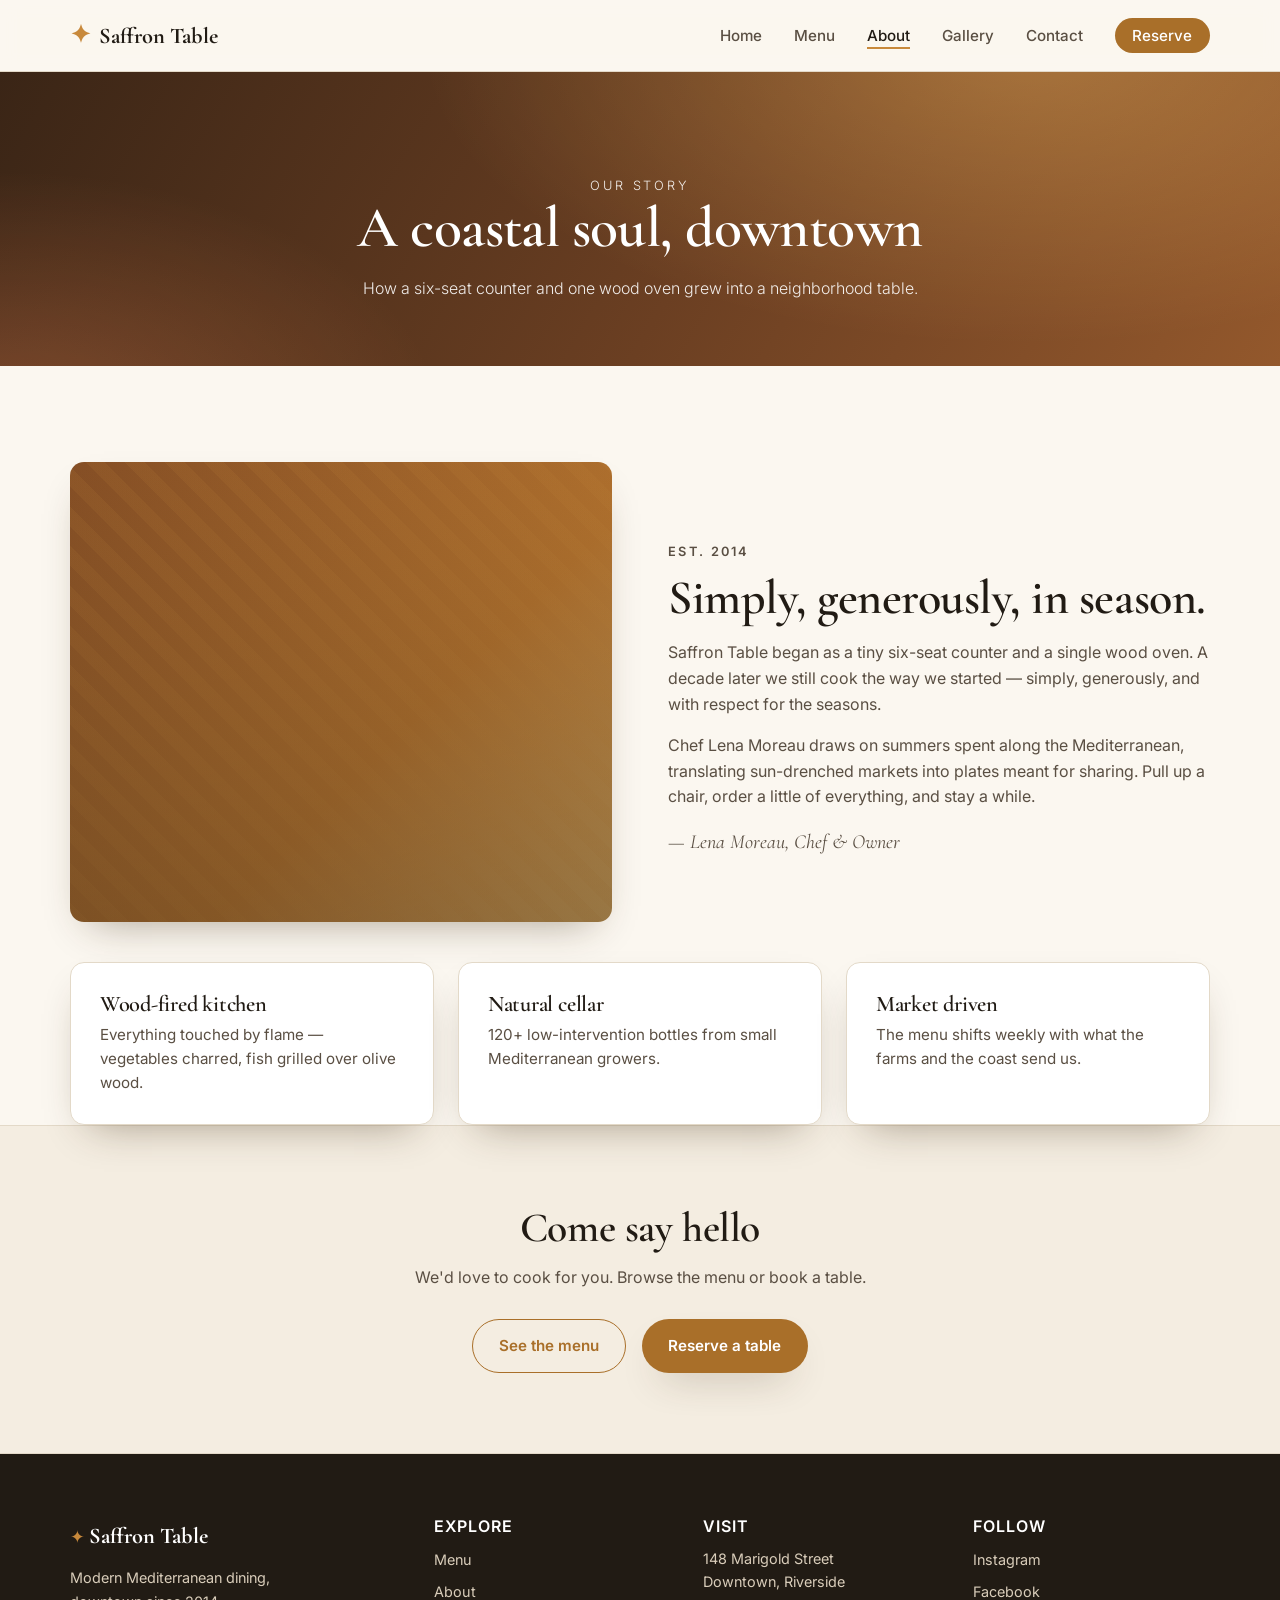
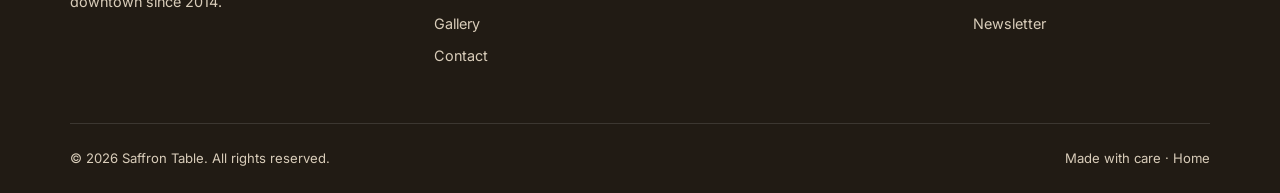
==== about.html @ ccdcb21e "Convert site to 5 pages (Home, Menu, About, Gallery, Contact) - Split the single-page site into 5 st" ====
<!DOCTYPE html>
<html lang="en">
<head>
  <meta charset="UTF-8" />
  <meta name="viewport" content="width=device-width, initial-scale=1.0" />
  <meta name="description" content="About Saffron Table — our story, our chef, and our coastal Mediterranean approach to cooking." />
  <title>About · Saffron Table</title>
  <link rel="preconnect" href="https://fonts.googleapis.com" />
  <link rel="preconnect" href="https://fonts.gstatic.com" crossorigin />
  <link href="https://fonts.googleapis.com/css2?family=Cormorant+Garamond:wght@500;600;700&family=Inter:wght@300;400;500;600&display=swap" rel="stylesheet" />
  <link rel="stylesheet" href="css/styles.css" />
</head>
<body data-page="about">
  <header class="site-header">
    <nav class="nav container" aria-label="Primary">
      <a href="index.html" class="brand" aria-label="Saffron Table home">
        <span class="brand__mark">✦</span>
        <span class="brand__name">Saffron Table</span>
      </a>
      <button class="nav__toggle" id="navToggle" aria-expanded="false" aria-controls="navMenu" aria-label="Toggle menu">
        <span></span><span></span><span></span>
      </button>
      <ul class="nav__menu" id="navMenu">
        <li><a href="index.html" data-nav="home">Home</a></li>
        <li><a href="menu.html" data-nav="menu">Menu</a></li>
        <li><a href="about.html" data-nav="about">About</a></li>
        <li><a href="gallery.html" data-nav="gallery">Gallery</a></li>
        <li><a href="contact.html" data-nav="contact">Contact</a></li>
        <li><a href="contact.html" class="nav__cta" data-nav="reserve">Reserve</a></li>
      </ul>
    </nav>
  </header>

  <main>
    <section class="page-banner">
      <div class="page-banner__inner container">
        <p class="page-banner__eyebrow">Our story</p>
        <h1>A coastal soul, downtown</h1>
        <p>How a six-seat counter and one wood oven grew into a neighborhood table.</p>
      </div>
    </section>

    <section class="about container">
      <div class="about__media" role="img" aria-label="Chef plating a dish in the open kitchen"></div>
      <div class="about__text">
        <p class="section__eyebrow">Est. 2014</p>
        <h2 class="section__title">Simply, generously, in season.</h2>
        <p>Saffron Table began as a tiny six-seat counter and a single wood oven. A decade later we still cook the way we started — simply, generously, and with respect for the seasons.</p>
        <p>Chef Lena Moreau draws on summers spent along the Mediterranean, translating sun-drenched markets into plates meant for sharing. Pull up a chair, order a little of everything, and stay a while.</p>
        <p class="about__sign">— Lena Moreau, Chef &amp; Owner</p>
      </div>
    </section>

    <section class="highlights container" aria-label="What we value">
      <div class="highlight">
        <h3>Wood-fired kitchen</h3>
        <p>Everything touched by flame — vegetables charred, fish grilled over olive wood.</p>
      </div>
      <div class="highlight">
        <h3>Natural cellar</h3>
        <p>120+ low-intervention bottles from small Mediterranean growers.</p>
      </div>
      <div class="highlight">
        <h3>Market driven</h3>
        <p>The menu shifts weekly with what the farms and the coast send us.</p>
      </div>
    </section>

    <section class="cta-band">
      <div class="container cta-band__inner">
        <h2>Come say hello</h2>
        <p>We'd love to cook for you. Browse the menu or book a table.</p>
        <div class="cta-band__actions">
          <a href="menu.html" class="btn btn--ghost">See the menu</a>
          <a href="contact.html" class="btn btn--primary">Reserve a table</a>
        </div>
      </div>
    </section>
  </main>

  <footer class="footer">
    <div class="container footer__grid">
      <div class="footer__brand">
        <span class="brand__mark">✦</span>
        <span class="brand__name">Saffron Table</span>
        <p>Modern Mediterranean dining, downtown since 2014.</p>
      </div>
      <div class="footer__col">
        <h4>Explore</h4>
        <ul class="footer__links">
          <li><a href="menu.html">Menu</a></li>
          <li><a href="about.html">About</a></li>
          <li><a href="gallery.html">Gallery</a></li>
          <li><a href="contact.html">Contact</a></li>
        </ul>
      </div>
      <div class="footer__col">
        <h4>Visit</h4>
        <p>148 Marigold Street<br />Downtown, Riverside</p>
      </div>
      <div class="footer__col">
        <h4>Follow</h4>
        <ul class="footer__social">
          <li><a href="#">Instagram</a></li>
          <li><a href="#">Facebook</a></li>
          <li><a href="#">Newsletter</a></li>
        </ul>
      </div>
    </div>
    <div class="footer__base container">
      <p>© <span id="year"></span> Saffron Table. All rights reserved.</p>
      <p>Made with care · <a href="index.html">Home</a></p>
    </div>
  </footer>

  <script src="js/main.js"></script>
</body>
</html>
---- css/styles.css ----
/* ====== Design tokens ====== */
:root {
  --bg: #fbf7f0;
  --bg-alt: #f4ede1;
  --ink: #211b14;
  --ink-soft: #5a4f43;
  --line: #e3d9c8;
  --gold: #c8893b;
  --gold-deep: #a96f29;
  --terra: #9c4a2b;
  --cream: #fff;
  --shadow: 0 18px 40px -20px rgba(60, 40, 15, 0.45);
  --radius: 14px;
  --maxw: 1140px;
  --serif: "Cormorant Garamond", Georgia, serif;
  --sans: "Inter", system-ui, -apple-system, sans-serif;
}

/* ====== Reset ====== */
*, *::before, *::after { box-sizing: border-box; }
* { margin: 0; }
html { scroll-behavior: smooth; -webkit-text-size-adjust: 100%; }
body {
  font-family: var(--sans);
  color: var(--ink);
  background: var(--bg);
  line-height: 1.6;
  font-weight: 400;
  -webkit-font-smoothing: antialiased;
}
img { max-width: 100%; display: block; }
a { color: inherit; text-decoration: none; }
ul { list-style: none; padding: 0; }
:focus-visible { outline: 3px solid var(--gold); outline-offset: 3px; border-radius: 4px; }

.container { width: min(var(--maxw), 92%); margin-inline: auto; }

/* ====== Typography ====== */
h1, h2, h3, h4 { font-family: var(--serif); font-weight: 600; line-height: 1.1; letter-spacing: -0.01em; }
.section__eyebrow {
  font-size: 0.8rem; letter-spacing: 0.18em; text-transform: uppercase;
  color: var(--gold-deep); font-weight: 600; margin-bottom: 0.6rem;
}
.section__title { font-size: clamp(1.9rem, 4vw, 3rem); color: var(--ink); }
.section__lead { color: var(--ink-soft); max-width: 56ch; margin-top: 1rem; }
.section__head { text-align: center; max-width: 60ch; margin: 0 auto 3rem; }
.section__head .section__lead { margin-inline: auto; }

/* ====== Buttons ====== */
.btn {
  display: inline-flex; align-items: center; justify-content: center; gap: 0.5rem;
  padding: 0.85rem 1.6rem; border-radius: 100px; font-weight: 600; font-size: 0.95rem;
  cursor: pointer; border: 1.5px solid transparent; transition: transform 0.15s ease, background 0.2s ease, color 0.2s ease, box-shadow 0.2s ease;
}
.btn--primary { background: var(--gold-deep); color: #fff; box-shadow: var(--shadow); }
.btn--primary:hover { background: var(--terra); transform: translateY(-2px); }
.btn--ghost { border-color: rgba(255,255,255,0.7); color: #fff; }
.btn--ghost:hover { background: rgba(255,255,255,0.14); transform: translateY(-2px); }
.btn--full { width: 100%; }

/* ====== Header ====== */
.site-header {
  position: sticky; top: 0; z-index: 50;
  background: rgba(251, 247, 240, 0.85);
  backdrop-filter: saturate(150%) blur(10px);
  border-bottom: 1px solid var(--line);
}
.nav { display: flex; align-items: center; justify-content: space-between; padding: 1rem 0; }
.brand { display: inline-flex; align-items: center; gap: 0.5rem; font-family: var(--serif); font-size: 1.4rem; font-weight: 700; }
.brand__mark { color: var(--gold); font-size: 1.1em; }
.nav__menu { display: flex; align-items: center; gap: 2rem; }
.nav__menu a { font-size: 0.95rem; font-weight: 500; color: var(--ink-soft); transition: color 0.2s ease; }
.nav__menu a:hover { color: var(--ink); }
.nav__menu a.is-active { color: var(--ink); position: relative; }
.nav__menu a.is-active::after {
  content: ""; position: absolute; left: 0; right: 0; bottom: -4px; height: 2px; background: var(--gold);
}
.nav__cta.is-active::after { display: none; }
.nav__cta { background: var(--gold-deep); color: #fff !important; padding: 0.5rem 1.1rem; border-radius: 100px; }
.nav__cta:hover { background: var(--terra); }
.nav__toggle {
  display: none; flex-direction: column; gap: 5px; background: none; border: 0; cursor: pointer; padding: 6px;
}
.nav__toggle span { width: 24px; height: 2px; background: var(--ink); transition: transform 0.25s ease, opacity 0.2s ease; }
.nav__toggle[aria-expanded="true"] span:nth-child(1) { transform: translateY(7px) rotate(45deg); }
.nav__toggle[aria-expanded="true"] span:nth-child(2) { opacity: 0; }
.nav__toggle[aria-expanded="true"] span:nth-child(3) { transform: translateY(-7px) rotate(-45deg); }

/* ====== Hero ====== */
.hero {
  position: relative; min-height: 92vh; display: flex; align-items: center;
  color: #fff; text-align: left;
  background: linear-gradient(120deg, #3a2516, #6b3f22 55%, #93582c);
  overflow: hidden;
}
.hero::before {
  content: ""; position: absolute; inset: 0;
  background:
    radial-gradient(1200px 600px at 80% -10%, rgba(200,137,59,0.5), transparent 60%),
    radial-gradient(900px 500px at 0% 110%, rgba(156,74,43,0.55), transparent 55%);
  mix-blend-mode: screen;
}
.hero__overlay { position: absolute; inset: 0; background: linear-gradient(180deg, rgba(20,12,6,0.35), rgba(20,12,6,0.55)); }
.hero__content { position: relative; z-index: 2; padding: 6rem 0; max-width: 760px; }
.hero__eyebrow { letter-spacing: 0.22em; text-transform: uppercase; font-size: 0.8rem; font-weight: 600; color: #f0d3a8; margin-bottom: 1.2rem; }
.hero__title { font-size: clamp(2.6rem, 6.5vw, 5rem); line-height: 1.02; max-width: 14ch; }
.hero__sub { font-size: clamp(1.05rem, 2vw, 1.3rem); margin-top: 1.4rem; max-width: 52ch; color: rgba(255,255,255,0.9); font-weight: 300; }
.hero__actions { display: flex; flex-wrap: wrap; gap: 1rem; margin-top: 2.2rem; }
.hero__scroll {
  position: absolute; bottom: 1.6rem; left: 50%; transform: translateX(-50%); z-index: 2;
  color: #fff; font-size: 1.4rem; opacity: 0.8; animation: bob 2s ease-in-out infinite;
}
@keyframes bob { 0%,100% { transform: translate(-50%, 0); } 50% { transform: translate(-50%, 8px); } }

/* ====== Page banner (inner pages) ====== */
.page-banner {
  position: relative; color: #fff; text-align: center;
  padding: 5.5rem 0 4rem;
  background: linear-gradient(120deg, #3a2516, #6b3f22 55%, #93582c);
  overflow: hidden;
}
.page-banner::before {
  content: ""; position: absolute; inset: 0;
  background:
    radial-gradient(1000px 500px at 80% -10%, rgba(200,137,59,0.45), transparent 60%),
    radial-gradient(800px 460px at 0% 120%, rgba(156,74,43,0.5), transparent 55%);
  mix-blend-mode: screen;
}
.page-banner__inner { position: relative; z-index: 2; }
.page-banner__eyebrow { letter-spacing: 0.22em; text-transform: uppercase; font-size: 0.8rem; font-weight: 600; color: #f0d3a8; margin-bottom: 0.8rem; }
.page-banner h1 { font-size: clamp(2.2rem, 5vw, 3.6rem); }
.page-banner p { color: rgba(255,255,255,0.9); max-width: 56ch; margin: 1rem auto 0; font-weight: 300; }

/* ====== Highlights ====== */
.highlights {
  display: grid; grid-template-columns: repeat(3, 1fr); gap: 1.5rem;
  margin-top: -3.5rem; position: relative; z-index: 5;
}
.highlight { background: var(--cream); border: 1px solid var(--line); border-radius: var(--radius); padding: 1.8rem; box-shadow: var(--shadow); }
.highlight h3 { font-size: 1.4rem; margin-bottom: 0.4rem; }
.highlight p { color: var(--ink-soft); font-size: 0.95rem; }

/* ====== About ====== */
.about { display: grid; grid-template-columns: 1fr 1fr; gap: 3.5rem; align-items: center; padding: 6rem 0; }
.about__media {
  min-height: 460px; border-radius: var(--radius); box-shadow: var(--shadow);
  background:
    linear-gradient(180deg, rgba(33,27,20,0.05), rgba(33,27,20,0.35)),
    repeating-linear-gradient(45deg, #c8893b22 0 14px, transparent 14px 28px),
    linear-gradient(135deg, #8a5126, #b9762f 60%, #d8a85e);
}
.about__text p { color: var(--ink-soft); margin-top: 1rem; }
.about__sign { font-family: var(--serif); font-style: italic; font-size: 1.25rem; color: var(--ink); margin-top: 1.4rem; }

/* ====== CTA band ====== */
.cta-band { background: var(--bg-alt); border-block: 1px solid var(--line); padding: 5rem 0; }
.cta-band__inner { text-align: center; max-width: 60ch; margin-inline: auto; }
.cta-band h2 { font-size: clamp(1.8rem, 4vw, 2.6rem); }
.cta-band p { color: var(--ink-soft); margin-top: 0.8rem; }
.cta-band__actions { display: flex; flex-wrap: wrap; gap: 1rem; justify-content: center; margin-top: 1.8rem; }
.cta-band .btn--ghost { border-color: var(--gold-deep); color: var(--gold-deep); }
.cta-band .btn--ghost:hover { background: var(--gold-deep); color: #fff; }

/* ====== Menu ====== */
.menu { background: var(--bg-alt); padding: 6rem 0; border-block: 1px solid var(--line); }
.menu__grid { display: grid; grid-template-columns: repeat(3, 1fr); gap: 3rem; }
.menu__cat { font-size: 1.5rem; color: var(--terra); margin-bottom: 1.2rem; padding-bottom: 0.5rem; border-bottom: 2px solid var(--line); }
.menu__cat--mt { margin-top: 2.2rem; }
.menu__item { margin-bottom: 1.3rem; }
.menu__row { display: flex; align-items: baseline; gap: 0.5rem; }
.menu__name { font-family: var(--serif); font-size: 1.2rem; font-weight: 600; white-space: nowrap; }
.menu__dots { flex: 1; border-bottom: 1.5px dotted var(--line); transform: translateY(-3px); }
.menu__price { font-family: var(--serif); font-size: 1.2rem; font-weight: 600; color: var(--gold-deep); }
.menu__desc { color: var(--ink-soft); font-size: 0.92rem; margin-top: 0.15rem; }
.menu__desc em { color: var(--terra); font-style: normal; font-size: 0.82rem; font-weight: 600; }
.menu__note { text-align: center; color: var(--ink-soft); font-size: 0.85rem; margin-top: 3rem; font-style: italic; }

/* ====== Gallery ====== */
.gallery { padding: 6rem 0; }
.gallery__grid {
  display: grid; grid-template-columns: repeat(4, 1fr); grid-auto-rows: 200px; gap: 1rem;
}
.gallery__item { border-radius: var(--radius); background-size: cover; background-position: center; box-shadow: var(--shadow); transition: transform 0.3s ease, filter 0.3s ease; filter: saturate(1.05); }
.gallery__item:hover { transform: scale(1.015); filter: saturate(1.2); }
.gallery__item--tall { grid-row: span 2; }
.gallery__item--wide { grid-column: span 2; }
.g1 { background: linear-gradient(135deg, #7a4421, #c8893b); }
.g2 { background: linear-gradient(135deg, #9c4a2b, #d8a85e); }
.g3 { background: linear-gradient(135deg, #5a3417, #a96f29); }
.g4 { background: linear-gradient(135deg, #b9762f, #f0d3a8); }
.g5 { background: linear-gradient(135deg, #6b3f22, #c8893b); }

/* ====== Visit ====== */
.visit { background: var(--bg-alt); padding: 6rem 0; border-block: 1px solid var(--line); }
.visit__grid { display: grid; grid-template-columns: 1fr 1.1fr; gap: 3.5rem; align-items: center; }
.visit__block { margin-top: 1.8rem; }
.visit__block h3 { font-size: 1.05rem; text-transform: uppercase; letter-spacing: 0.1em; font-family: var(--sans); font-weight: 600; color: var(--gold-deep); margin-bottom: 0.4rem; }
.visit__block p, .visit__block a { color: var(--ink-soft); }
.visit__block a:hover { color: var(--terra); }
.hours li { display: flex; justify-content: space-between; gap: 1rem; padding: 0.45rem 0; border-bottom: 1px solid var(--line); color: var(--ink-soft); }
.hours li span:first-child { color: var(--ink); font-weight: 500; }
.visit__map {
  min-height: 420px; border-radius: var(--radius); box-shadow: var(--shadow);
  background:
    radial-gradient(circle at 50% 45%, rgba(255,255,255,0.9) 0 8px, transparent 9px),
    linear-gradient(0deg, rgba(255,255,255,0.5) 1px, transparent 1px) 0 0 / 100% 40px,
    linear-gradient(90deg, rgba(255,255,255,0.5) 1px, transparent 1px) 0 0 / 40px 100%,
    linear-gradient(135deg, #cbe0c9, #e6ddc4 60%, #d7c9a6);
  position: relative;
}
.visit__map::after {
  content: "📍 148 Marigold St"; position: absolute; left: 50%; top: calc(45% + 18px);
  transform: translateX(-50%); background: #fff; padding: 0.3rem 0.7rem; border-radius: 100px;
  font-size: 0.8rem; font-weight: 600; box-shadow: var(--shadow); color: var(--ink);
}

/* ====== Reservation ====== */
.reserve { padding: 6rem 0; }
.reserve__inner { max-width: 760px; }
.form { background: var(--cream); border: 1px solid var(--line); border-radius: var(--radius); padding: 2.4rem; box-shadow: var(--shadow); }
.form__row { display: grid; grid-template-columns: repeat(auto-fit, minmax(160px, 1fr)); gap: 1.2rem; margin-bottom: 1.2rem; }
.field { display: flex; flex-direction: column; }
.field label { font-size: 0.85rem; font-weight: 600; margin-bottom: 0.4rem; color: var(--ink); }
.field__opt { color: var(--ink-soft); font-weight: 400; }
.field input, .field select, .field textarea {
  font-family: inherit; font-size: 0.95rem; padding: 0.7rem 0.8rem;
  border: 1.5px solid var(--line); border-radius: 10px; background: var(--bg);
  color: var(--ink); transition: border-color 0.2s ease, box-shadow 0.2s ease;
}
.field input:focus, .field select:focus, .field textarea:focus {
  outline: none; border-color: var(--gold); box-shadow: 0 0 0 3px rgba(200,137,59,0.18);
}
.field--invalid input, .field--invalid select { border-color: var(--terra); }
.field__error { color: var(--terra); font-size: 0.78rem; margin-top: 0.3rem; min-height: 1em; }
.form__success { margin-top: 1.2rem; text-align: center; color: var(--gold-deep); font-weight: 600; }

/* ====== Footer ====== */
.footer { background: #211b14; color: #d9cdba; padding: 4rem 0 1.5rem; }
.footer__grid { display: grid; grid-template-columns: 1.4fr 1fr 1fr 1fr; gap: 2rem; }
.footer__brand .brand__name { color: #fff; font-family: var(--serif); font-size: 1.4rem; font-weight: 700; }
.footer__brand p { margin-top: 0.8rem; font-size: 0.9rem; max-width: 30ch; }
.footer__col h4 { color: #fff; font-size: 1rem; margin-bottom: 0.7rem; font-family: var(--sans); letter-spacing: 0.06em; text-transform: uppercase; }
.footer__col p, .footer__social a, .footer__links a { font-size: 0.9rem; }
.footer__social li, .footer__links li { margin-bottom: 0.4rem; }
.footer__social a:hover, .footer__links a:hover { color: var(--gold); }
.footer__base { display: flex; justify-content: space-between; flex-wrap: wrap; gap: 0.5rem; margin-top: 3rem; padding-top: 1.5rem; border-top: 1px solid rgba(255,255,255,0.12); font-size: 0.82rem; }
.footer__base a:hover { color: var(--gold); }

/* ====== Reveal on scroll ====== */
.reveal { opacity: 0; transform: translateY(24px); transition: opacity 0.7s ease, transform 0.7s ease; }
.reveal.is-visible { opacity: 1; transform: none; }

/* ====== Responsive ====== */
@media (max-width: 900px) {
  .nav__toggle { display: flex; }
  .nav__menu {
    position: absolute; top: 100%; right: 0; left: 0;
    flex-direction: column; align-items: flex-start; gap: 0;
    background: var(--bg); border-bottom: 1px solid var(--line);
    padding: 0.5rem 4%; transform-origin: top; max-height: 0; overflow: hidden;
    transition: max-height 0.3s ease;
  }
  .nav__menu.is-open { max-height: 380px; }
  .nav__menu li { width: 100%; }
  .nav__menu a { display: block; padding: 0.9rem 0; width: 100%; }
  .nav__cta { display: inline-block; margin: 0.5rem 0; }
  .highlights { grid-template-columns: 1fr; margin-top: -2rem; }
  .about { grid-template-columns: 1fr; gap: 2rem; padding: 4rem 0; }
  .about__media { min-height: 300px; order: -1; }
  .menu__grid { grid-template-columns: 1fr; gap: 2.5rem; }
  .gallery__grid { grid-template-columns: repeat(2, 1fr); grid-auto-rows: 160px; }
  .gallery__item--wide { grid-column: span 2; }
  .visit__grid { grid-template-columns: 1fr; gap: 2rem; }
  .visit__map { min-height: 300px; }
}
@media (max-width: 480px) {
  .form { padding: 1.5rem; }
  .gallery__grid { grid-template-columns: 1fr; }
  .gallery__item--tall, .gallery__item--wide { grid-row: auto; grid-column: auto; }
}
@media (prefers-reduced-motion: reduce) {
  html { scroll-behavior: auto; }
  .reveal { opacity: 1; transform: none; transition: none; }
  .hero__scroll { animation: none; }
}
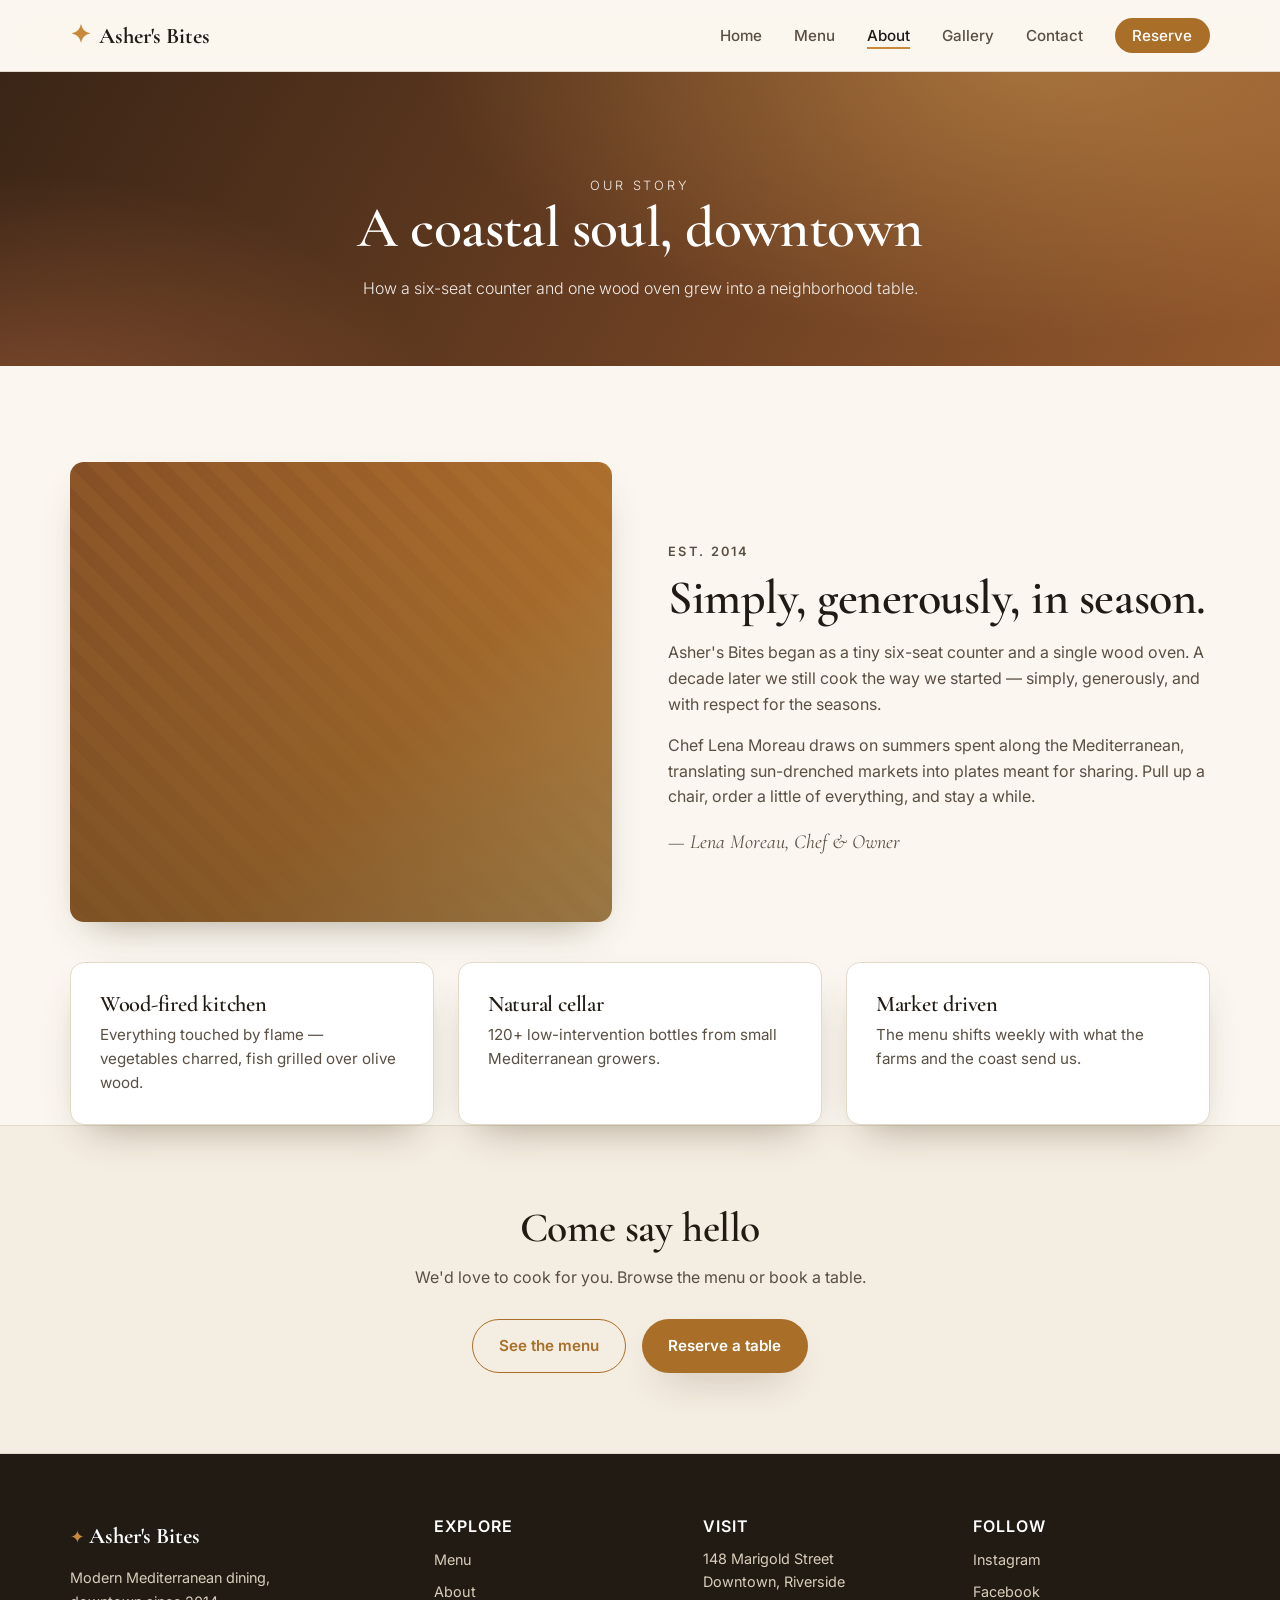
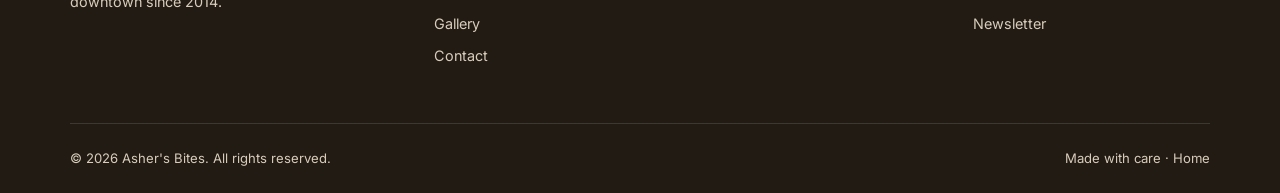
==== commit 5e141458: "Rebrand restaurant to Asher's Bites Rename brand across all pages (nav, titles, footer, copyright, m" ====
--- a/about.html
+++ b/about.html
@@ -3,8 +3,8 @@
 <head>
   <meta charset="UTF-8" />
   <meta name="viewport" content="width=device-width, initial-scale=1.0" />
-  <meta name="description" content="About Saffron Table — our story, our chef, and our coastal Mediterranean approach to cooking." />
-  <title>About · Saffron Table</title>
+  <meta name="description" content="About Asher's Bites — our story, our chef, and our coastal Mediterranean approach to cooking." />
+  <title>About · Asher's Bites</title>
   <link rel="preconnect" href="https://fonts.googleapis.com" />
   <link rel="preconnect" href="https://fonts.gstatic.com" crossorigin />
   <link href="https://fonts.googleapis.com/css2?family=Cormorant+Garamond:wght@500;600;700&family=Inter:wght@300;400;500;600&display=swap" rel="stylesheet" />
@@ -13,9 +13,9 @@
 <body data-page="about">
   <header class="site-header">
     <nav class="nav container" aria-label="Primary">
-      <a href="index.html" class="brand" aria-label="Saffron Table home">
+      <a href="index.html" class="brand" aria-label="Asher's Bites home">
         <span class="brand__mark">✦</span>
-        <span class="brand__name">Saffron Table</span>
+        <span class="brand__name">Asher's Bites</span>
       </a>
       <button class="nav__toggle" id="navToggle" aria-expanded="false" aria-controls="navMenu" aria-label="Toggle menu">
         <span></span><span></span><span></span>
@@ -45,7 +45,7 @@
       <div class="about__text">
         <p class="section__eyebrow">Est. 2014</p>
         <h2 class="section__title">Simply, generously, in season.</h2>
-        <p>Saffron Table began as a tiny six-seat counter and a single wood oven. A decade later we still cook the way we started — simply, generously, and with respect for the seasons.</p>
+        <p>Asher's Bites began as a tiny six-seat counter and a single wood oven. A decade later we still cook the way we started — simply, generously, and with respect for the seasons.</p>
         <p>Chef Lena Moreau draws on summers spent along the Mediterranean, translating sun-drenched markets into plates meant for sharing. Pull up a chair, order a little of everything, and stay a while.</p>
         <p class="about__sign">— Lena Moreau, Chef &amp; Owner</p>
       </div>
@@ -82,7 +82,7 @@
     <div class="container footer__grid">
       <div class="footer__brand">
         <span class="brand__mark">✦</span>
-        <span class="brand__name">Saffron Table</span>
+        <span class="brand__name">Asher's Bites</span>
         <p>Modern Mediterranean dining, downtown since 2014.</p>
       </div>
       <div class="footer__col">
@@ -108,7 +108,7 @@
       </div>
     </div>
     <div class="footer__base container">
-      <p>© <span id="year"></span> Saffron Table. All rights reserved.</p>
+      <p>© <span id="year"></span> Asher's Bites. All rights reserved.</p>
       <p>Made with care · <a href="index.html">Home</a></p>
     </div>
   </footer>
